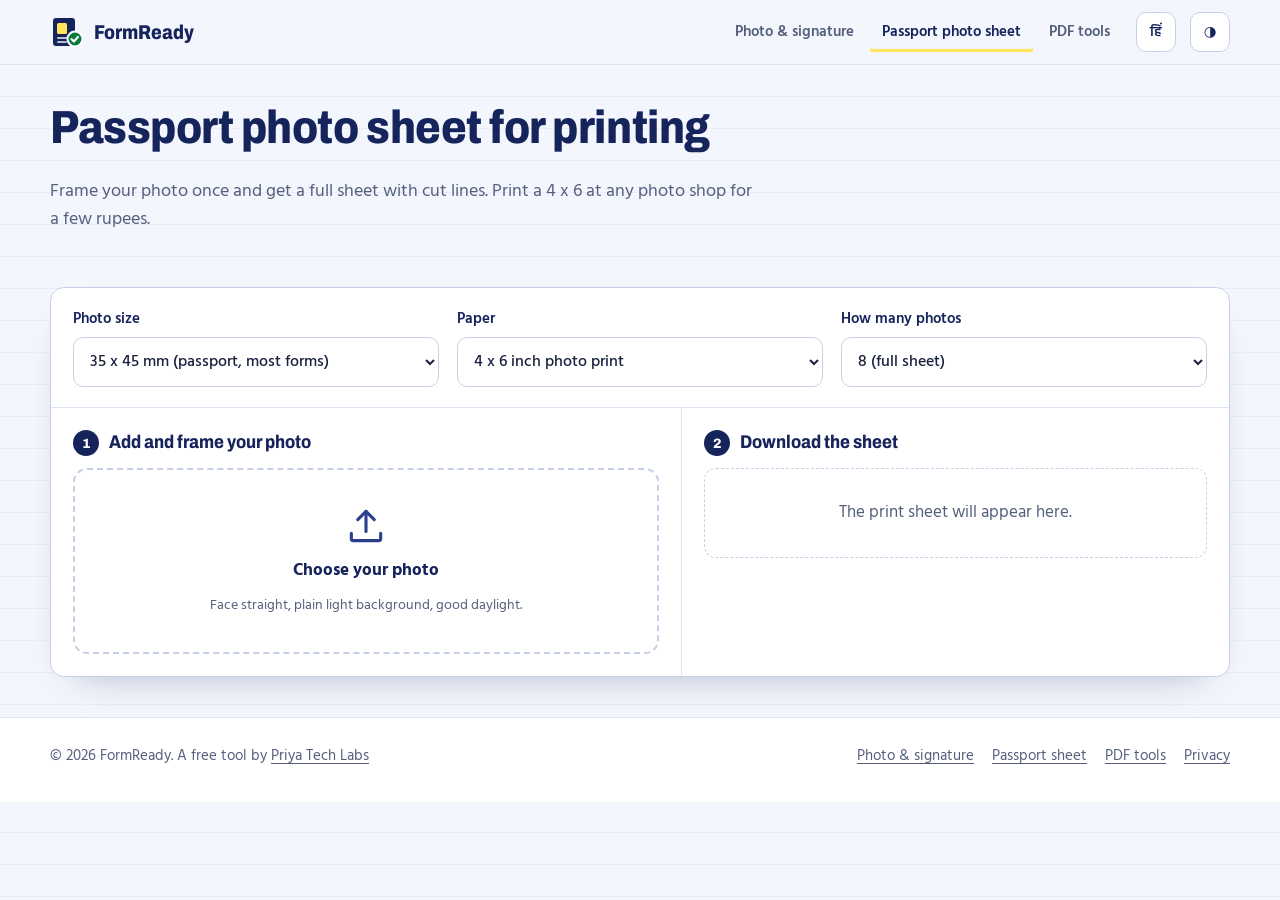
==== passport.html @ dd9a6847 "Added FormReady: exam photo and signature resizer with presets for SSC, IBPS, UPSC, NEET, JEE, CUET " ====
<!doctype html>
<html lang="en">
<head>
<meta charset="utf-8">
<meta name="viewport" content="width=device-width, initial-scale=1">
<title>Passport Photo Sheet - FormReady</title>
<meta name="description" content="Make a print-ready sheet of passport size photos: 8 on a 4 x 6 inch print or 30 on A4, in 35 x 45 mm, 2 x 2 inch or stamp size. Free and private.">
<link rel="canonical" href="https://priya4042.github.io/formready/passport.html">
<meta property="og:title" content="Passport Photo Sheet - FormReady">
<meta property="og:description" content="8 passport photos on one 4 x 6 print. Free, in your browser.">
<meta property="og:image" content="https://priya4042.github.io/formready/assets/og.png">
<meta name="twitter:card" content="summary_large_image">
<meta name="theme-color" content="#16245C">
<link rel="manifest" href="manifest.webmanifest">
<link rel="icon" href="assets/icon.svg" type="image/svg+xml">
<link rel="apple-touch-icon" href="assets/icon-192.png">
<link rel="preconnect" href="https://fonts.googleapis.com"><link rel="preconnect" href="https://fonts.gstatic.com" crossorigin>
<link rel="stylesheet" href="https://fonts.googleapis.com/css2?family=Archivo:wdth,wght@75..100,500..800&family=Hind:wght@400;500;600;700&display=swap">
<link rel="stylesheet" href="assets/app.css">

</head>
<body>
<a class="skip" href="#main"><span data-only="en">Skip to the tool</span><span data-only="hi">टूल पर जाएँ</span></a>
<header class="top"><div class="wrap">
  <a class="brand" href="./"><svg viewBox="0 0 34 34" aria-hidden="true"><rect x="3" y="3" width="22" height="28" rx="3" fill="#16245C"/><rect x="7" y="8" width="10" height="11" rx="1.5" fill="#FFE45C"/><rect x="7" y="22" width="14" height="2" rx="1" fill="#fff" opacity=".7"/><rect x="7" y="26" width="10" height="2" rx="1" fill="#fff" opacity=".7"/><circle cx="25" cy="24" r="7.5" fill="#0B7A3E" stroke="#fff" stroke-width="2"/><path d="M21.6 24.2l2.3 2.2 4-4.4" fill="none" stroke="#fff" stroke-width="2.2" stroke-linecap="round" stroke-linejoin="round"/></svg>FormReady</a>
  <nav class="nav" id="nav" aria-label="Tools">
    <a href="./"><span data-only="en">Photo &amp; signature</span><span data-only="hi">फ़ोटो और हस्ताक्षर</span></a>
    <a href="passport.html" aria-current="page"><span data-only="en">Passport photo sheet</span><span data-only="hi">पासपोर्ट फ़ोटो शीट</span></a>
    <a href="pdf.html"><span data-only="en">PDF tools</span><span data-only="hi">PDF टूल</span></a>
  </nav>
  <button class="tbtn nav-tog" id="nav-btn" aria-controls="nav" aria-expanded="false" aria-label="Menu">&#9776;</button>
  <button class="tbtn" id="lang-btn" type="button">हिं</button>
  <button class="tbtn" id="theme-btn" type="button" aria-label="Dark or light theme">&#9681;</button>
</div></header>


<main id="main" class="wrap">
  <section class="intro">
    <h1><span data-only="en">Passport photo sheet for printing</span><span data-only="hi">प्रिंट के लिए पासपोर्ट फ़ोटो शीट</span></h1>
    <p class="lede"><span data-only="en">Frame your photo once and get a full sheet with cut lines. Print a 4 x 6 at any photo shop for a few rupees.</span><span data-only="hi">एक बार फ़ोटो सेट करें और कटिंग लाइन वाली पूरी शीट पाएँ। किसी भी फ़ोटो शॉप पर 4 x 6 प्रिंट कुछ रुपये में होता है।</span></p>
  </section>

  <section class="sheet" aria-label="Photo sheet maker">
    <div class="field-row">
      <label class="fld"><span><span data-only="en">Photo size</span><span data-only="hi">फ़ोटो साइज़</span></span>
        <select id="psize">
          <option value="35x45">35 x 45 mm (passport, most forms)</option>
          <option value="50.8x50.8">2 x 2 inch (51 x 51 mm, US visa)</option>
          <option value="25x35">25 x 35 mm (stamp size)</option>
        </select></label>
      <label class="fld"><span><span data-only="en">Paper</span><span data-only="hi">कागज़</span></span>
        <select id="paper">
          <option value="4x6">4 x 6 inch photo print</option>
          <option value="a4">A4 sheet</option>
        </select></label>
      <label class="fld"><span><span data-only="en">How many photos</span><span data-only="hi">कितनी फ़ोटो</span></span><select id="count"></select></label>
    </div>
    <div class="work">
      <div class="pane">
        <div class="pane-h"><span class="step">1</span><h2><span data-only="en">Add and frame your photo</span><span data-only="hi">फ़ोटो डालें और सेट करें</span></h2></div>
        <div class="drop" id="drop" role="button" tabindex="0">
          <svg viewBox="0 0 24 24" fill="none" stroke="currentColor" stroke-width="1.7" stroke-linecap="round" stroke-linejoin="round" aria-hidden="true"><path d="M4 16v3a1 1 0 0 0 1 1h14a1 1 0 0 0 1-1v-3"/><path d="M12 4v11"/><path d="M7.5 8.5L12 4l4.5 4.5"/></svg>
          <b><span data-only="en">Choose your photo</span><span data-only="hi">अपनी फ़ोटो चुनें</span></b>
          <small><span data-only="en">Face straight, plain light background, good daylight.</span><span data-only="hi">चेहरा सीधा, सादा हल्का बैकग्राउंड, अच्छी रोशनी।</span></small>
          <input type="file" id="file" aria-label="Choose file" tabindex="-1" accept="image/*">
        </div>
        <div id="editor" hidden>
          <div class="stage"><canvas id="crop" aria-label="Drag to move the photo inside the frame"></canvas><span class="hint"><span data-only="en">Head and top of shoulders</span><span data-only="hi">सिर और कंधों का ऊपरी हिस्सा</span></span></div>
          <div class="tools">
            <label class="rng"><span data-only="en">Zoom</span><span data-only="hi">ज़ूम</span><input type="range" id="zoom" min="1" max="5" step="0.01" value="1"></label>
            <button class="btn btn-sm" id="rot" type="button"><span data-only="en">Rotate</span><span data-only="hi">घुमाएँ</span></button>
            <button class="btn btn-sm" id="change" type="button"><span data-only="en">Change photo</span><span data-only="hi">फ़ोटो बदलें</span></button>
          </div>
          <div class="opts">
            <label class="check"><input type="checkbox" id="border" checked><span><span data-only="en">Thin white border around each photo</span><span data-only="hi">हर फ़ोटो के चारों ओर पतली सफ़ेद पट्टी</span></span></label>
            <label class="check"><input type="checkbox" id="namedate"><span><span data-only="en">Name and date below each photo</span><span data-only="hi">हर फ़ोटो के नीचे नाम और तारीख़</span></span></label>
            <div class="subflds" id="nd-flds" hidden>
              <label class="fld"><span><span data-only="en">Name</span><span data-only="hi">नाम</span></span><input type="text" id="nd-name" maxlength="40" autocomplete="name"></label>
              <label class="fld"><span><span data-only="en">Date of photo</span><span data-only="hi">फ़ोटो की तारीख़</span></span><input type="date" id="nd-date"></label>
            </div>
          </div>
        </div>
      </div>
      <div class="pane">
        <div class="pane-h"><span class="step">2</span><h2><span data-only="en">Download the sheet</span><span data-only="hi">शीट डाउनलोड करें</span></h2></div>
        <div class="empty" id="empty"><span data-only="en">The print sheet will appear here.</span><span data-only="hi">प्रिंट शीट यहाँ दिखेगी।</span></div>
        <div id="result" hidden>
          <canvas id="sheet" class="preview-sheet" aria-label="Print sheet preview"></canvas>
          <p class="note" id="sheet-info"></p>
          <div class="actions">
            <button class="btn btn-main" id="dl-jpg" type="button"><span data-only="en">Download JPG for print</span><span data-only="hi">प्रिंट के लिए JPG</span></button>
            <button class="btn" id="dl-pdf" type="button"><span data-only="en">Download PDF</span><span data-only="hi">PDF डाउनलोड</span></button>
          </div>
          <p class="note"><span data-only="en">Ask the shop to print at actual size (100%, no fit to page) so each photo comes out exactly right.</span><span data-only="hi">शॉप वाले से "असली साइज़ (100%)" पर प्रिंट करने को कहें, "फ़िट टू पेज" नहीं, ताकि हर फ़ोटो सही साइज़ की आए।</span></p>
        </div>
      </div>
    </div>
  </section>
</main>
<footer class="foot"><div class="wrap">
  <span>&copy; <span id="year">2026</span> FormReady. <span data-only="en">A free tool by</span><span data-only="hi">एक मुफ़्त टूल,</span> <a href="https://priya4042.github.io/">Priya Tech Labs</a></span>
  <nav aria-label="Footer"><a href="./">Photo &amp; signature</a><a href="passport.html">Passport sheet</a><a href="pdf.html">PDF tools</a><a href="privacy.html"><span data-only="en">Privacy</span><span data-only="hi">प्राइवेसी</span></a></nav>
</div></footer>
<script src="assets/common.js"></script>
<script src="assets/passport.js"></script>
</body>
</html>
---- assets/app.css ----
/* FormReady - exam form photo, signature and PDF toolkit */
:root {
  --ink: #16245C; --ink-2: #2B3F8F; --paper: #FFFFFF; --page: #F3F6FC; --rule: #DCE3F2; --rule-2: #C5D0E8;
  --text: #1A2240; --muted: #56607E; --stamp: #B3261E; --pass: #0B7A3E; --hl: #FFE45C; --hl-soft: #FFF6C2;
  --card: #FFFFFF; --focus: #2B3F8F; --shadow: 0 18px 40px -28px rgba(22, 36, 92, .45);
  --r: 14px; --max: 1180px;
  --f-head: "Archivo", "Hind", system-ui, sans-serif; --f-body: "Hind", system-ui, sans-serif;
  color-scheme: light;
}
@media (prefers-color-scheme: dark) {
  :root:not([data-theme="light"]) {
    --ink: #AFC0FF; --ink-2: #8EA3F5; --paper: #151B33; --page: #0E1326; --rule: #26304F; --rule-2: #34406A;
    --text: #E6EAF7; --muted: #A2ABC8; --stamp: #FF8A80; --pass: #5BD493; --hl: #E8C93A; --hl-soft: #3A3417;
    --card: #151B33; --focus: #AFC0FF; --shadow: 0 18px 40px -28px rgba(0, 0, 0, .8); color-scheme: dark;
  }
}
:root[data-theme="dark"] {
  --ink: #AFC0FF; --ink-2: #8EA3F5; --paper: #151B33; --page: #0E1326; --rule: #26304F; --rule-2: #34406A;
  --text: #E6EAF7; --muted: #A2ABC8; --stamp: #FF8A80; --pass: #5BD493; --hl: #E8C93A; --hl-soft: #3A3417;
  --card: #151B33; --focus: #AFC0FF; --shadow: 0 18px 40px -28px rgba(0, 0, 0, .8); color-scheme: dark;
}

* { box-sizing: border-box; }
html { -webkit-text-size-adjust: 100%; overflow-x: clip; }
body { margin: 0; font: 400 1.0625rem/1.6 var(--f-body); color: var(--text); background: var(--page); overflow-x: clip; }
/* faint ruled-form lines behind everything */
body::before { content: ""; position: fixed; inset: 0; z-index: -1; pointer-events: none;
  background-image: linear-gradient(var(--rule) 1px, transparent 1px); background-size: 100% 32px; opacity: .45; }
img, canvas { max-width: 100%; display: block; }
a { color: var(--ink-2); text-underline-offset: 3px; }
h1, h2, h3 { font-family: var(--f-head); color: var(--ink); line-height: 1.15; margin: 0 0 .5em; font-stretch: 88%; }
h1 { font-size: clamp(1.9rem, 4.2vw, 2.9rem); font-weight: 800; letter-spacing: -.01em; }
h2 { font-size: clamp(1.4rem, 2.6vw, 1.85rem); font-weight: 750; }
h3 { font-size: 1.12rem; font-weight: 700; }
p { margin: 0 0 1em; }
:focus-visible { outline: 3px solid var(--focus); outline-offset: 2px; border-radius: 6px; }
.wrap { width: min(var(--max), 100% - 32px); margin-inline: auto; }
[hidden] { display: none !important; }
.sr { position: absolute; width: 1px; height: 1px; overflow: hidden; clip: rect(0 0 0 0); white-space: nowrap; }
html[lang="hi"] [data-only="en"], html[lang="en"] [data-only="hi"] { display: none !important; }
.skip { position: absolute; left: -999px; top: 8px; background: var(--ink); color: #fff; padding: 8px 14px; border-radius: 8px; z-index: 50; }
.skip:focus { left: 8px; }

/* header */
.top { position: sticky; top: 0; z-index: 20; background: color-mix(in srgb, var(--page) 88%, transparent); backdrop-filter: blur(10px); border-bottom: 1px solid var(--rule); }
.top .wrap { display: flex; align-items: center; gap: 14px; min-height: 64px; }
.brand { display: flex; align-items: center; gap: 10px; text-decoration: none; color: var(--ink); font: 800 1.25rem/1 var(--f-head); font-stretch: 85%; }
.brand svg { width: 34px; height: 34px; flex: none; }
.nav { display: flex; gap: 4px; margin-left: auto; }
.nav a { padding: 8px 12px; border-radius: 10px; text-decoration: none; color: var(--muted); font-weight: 600; font-size: .95rem; }
.nav a:hover { color: var(--ink); background: var(--rule); }
.nav a[aria-current="page"] { color: var(--ink); box-shadow: inset 0 -3px 0 var(--hl); border-radius: 10px 10px 2px 2px; }
.tbtn { border: 1px solid var(--rule-2); background: var(--card); color: var(--ink); border-radius: 10px; min-width: 40px; height: 40px; padding: 0 10px; font: 600 .9rem var(--f-body); cursor: pointer; }
.tbtn:hover { border-color: var(--ink-2); }
.nav-tog { display: none; }
@media (max-width: 760px) {
  .nav { position: fixed; inset: 64px 0 auto; flex-direction: column; background: var(--paper); border-bottom: 1px solid var(--rule); padding: 8px 16px 14px; display: none; }
  .nav.open { display: flex; }
  .nav a { padding: 12px; }
  .nav-tog { display: inline-block; margin-left: auto; }
  .top .wrap > .tbtn:first-of-type { margin-left: 0; }
}

/* intro */
.intro { padding: 36px 0 12px; }
.intro p.lede { font-size: 1.12rem; color: var(--muted); max-width: 44rem; }
.promise { display: flex; flex-wrap: wrap; gap: 8px 18px; padding: 0; margin: 14px 0 0; list-style: none; font-weight: 600; color: var(--ink); font-size: .95rem; }
.promise li { display: flex; align-items: center; gap: 7px; }
.promise li::before { content: ""; width: 16px; height: 16px; border-radius: 50%; background: var(--pass) url("data:image/svg+xml,%3Csvg xmlns='http://www.w3.org/2000/svg' viewBox='0 0 16 16'%3E%3Cpath d='M4 8.3l2.6 2.5L12 5.5' fill='none' stroke='white' stroke-width='2' stroke-linecap='round' stroke-linejoin='round'/%3E%3C/svg%3E") center/100% no-repeat; flex: none; }

/* the working area: form sheet */
.sheet { background: var(--paper); border: 1px solid var(--rule-2); border-radius: var(--r); box-shadow: var(--shadow); margin: 22px 0 40px; overflow: hidden; }
.sheet-row { display: grid; grid-template-columns: 1fr; }
.field-row { display: grid; grid-template-columns: repeat(auto-fit, minmax(220px, 1fr)); gap: 14px 18px; padding: 20px 22px; border-bottom: 1px solid var(--rule); }
.fld { display: flex; flex-direction: column; gap: 6px; min-width: 0; }
.fld > span, .lbl { font-weight: 600; font-size: .92rem; color: var(--ink); }
select, input[type="text"], input[type="number"], input[type="date"] {
  font: 500 1rem var(--f-body); color: var(--text); background: var(--paper); border: 1px solid var(--rule-2); border-radius: 10px; padding: 10px 12px; width: 100%; min-height: 46px; }
select:focus, input:focus { border-color: var(--ink-2); outline: none; box-shadow: 0 0 0 3px color-mix(in srgb, var(--ink-2) 25%, transparent); }
.spec { display: flex; flex-wrap: wrap; gap: 8px; align-items: center; padding: 14px 22px; background: var(--hl-soft); border-bottom: 1px solid var(--rule); font-size: .95rem; }
.spec b { font-family: var(--f-head); font-stretch: 88%; color: var(--ink); }
.chip { display: inline-flex; align-items: center; gap: 6px; padding: 3px 10px; border-radius: 999px; background: var(--paper); border: 1px solid var(--rule-2); font-weight: 600; font-variant-numeric: tabular-nums; }
.spec small { color: var(--muted); flex-basis: 100%; }

.work { display: grid; grid-template-columns: minmax(0, 1.15fr) minmax(0, 1fr); }
@media (max-width: 900px) { .work { grid-template-columns: 1fr; } }
.pane { padding: 22px; min-width: 0; }
.pane + .pane { border-left: 1px solid var(--rule); }
@media (max-width: 900px) { .pane + .pane { border-left: 0; border-top: 1px solid var(--rule); } }
.pane-h { display: flex; align-items: baseline; gap: 10px; margin-bottom: 12px; }
.pane-h h2 { font-size: 1.15rem; margin: 0; }
.step { font: 800 .85rem/1 var(--f-head); width: 26px; height: 26px; border-radius: 50%; display: inline-grid; place-items: center; background: var(--ink); color: var(--paper); flex: none; }

/* drop zone */
.drop { display: grid; place-items: center; text-align: center; gap: 10px; padding: 34px 18px; border: 2px dashed var(--rule-2); border-radius: var(--r); cursor: pointer; transition: border-color .2s, background-color .2s; }
.drop:hover, .drop.over { border-color: var(--ink-2); background: color-mix(in srgb, var(--ink-2) 6%, transparent); }
.drop svg { width: 44px; height: 44px; color: var(--ink-2); }
.drop b { font-size: 1.05rem; color: var(--ink); }
.drop small { color: var(--muted); }
.drop input { position: absolute; width: 1px; height: 1px; opacity: 0; }

/* crop stage */
.stage { position: relative; display: grid; place-items: center; background: repeating-conic-gradient(var(--rule) 0 25%, transparent 0 50%) 0 0/18px 18px; border-radius: 12px; padding: 14px; touch-action: none; }
.stage canvas { cursor: grab; box-shadow: 0 0 0 2px var(--ink), 0 10px 30px -14px rgba(0, 0, 0, .5); background: #fff; max-height: 420px; width: auto; }
.stage canvas:active { cursor: grabbing; }
.stage .hint { position: absolute; bottom: 8px; left: 50%; translate: -50% 0; background: rgba(22, 36, 92, .82); color: #fff; padding: 2px 10px; border-radius: 999px; font-size: .78rem; pointer-events: none; white-space: nowrap; }
.tools { display: flex; flex-wrap: wrap; gap: 10px 14px; align-items: center; margin-top: 14px; }
.tools label.rng { display: flex; align-items: center; gap: 10px; flex: 1 1 200px; font-weight: 600; font-size: .92rem; color: var(--ink); }
input[type="range"] { flex: 1; accent-color: var(--ink-2); min-height: 32px; }
.check { display: flex; align-items: center; gap: 10px; font-weight: 600; font-size: .95rem; color: var(--text); cursor: pointer; padding: 6px 0; }
.check input { width: 20px; height: 20px; accent-color: var(--ink-2); flex: none; }
.opts { display: grid; gap: 4px; margin-top: 10px; }
.subflds { display: grid; grid-template-columns: 1fr 1fr; gap: 10px; margin: 4px 0 6px 30px; }
@media (max-width: 480px) { .subflds { grid-template-columns: 1fr; margin-left: 0; } }

/* buttons */
.btn { display: inline-flex; align-items: center; justify-content: center; gap: 8px; min-height: 46px; padding: 0 18px; border-radius: 12px; border: 1px solid var(--rule-2); background: var(--paper); color: var(--ink); font: 650 1rem var(--f-body); cursor: pointer; text-decoration: none; }
.btn:hover { border-color: var(--ink-2); }
.btn svg { width: 18px; height: 18px; }
.btn-main { background: var(--ink); color: var(--paper); border-color: var(--ink); }
.btn-main:hover { background: var(--ink-2); }
.btn[disabled] { opacity: .5; cursor: not-allowed; }
.btn-sm { min-height: 36px; padding: 0 12px; font-size: .9rem; border-radius: 10px; }

/* result: the exam-portal upload slot */
.slot { border: 1px solid var(--rule-2); border-radius: 12px; overflow: hidden; }
.slot-h { display: flex; justify-content: space-between; gap: 10px; padding: 9px 14px; background: var(--ink); color: var(--paper); font: 650 .9rem var(--f-body); }
.slot-b { display: grid; grid-template-columns: auto 1fr; gap: 16px; padding: 16px; align-items: center; position: relative; }
@media (max-width: 420px) { .slot-b { grid-template-columns: 1fr; } }
.slot-img { width: 132px; min-height: 90px; display: grid; place-items: center; background: var(--page); border: 1px solid var(--rule); border-radius: 6px; padding: 6px; }
.slot-img img { max-height: 170px; width: auto; }
.slot-facts { display: grid; gap: 4px; font-size: .95rem; font-variant-numeric: tabular-nums; }
.slot-facts div { display: flex; justify-content: space-between; gap: 10px; border-bottom: 1px dotted var(--rule-2); padding-bottom: 3px; }
.slot-facts dt { color: var(--muted); }
.slot-facts dd { margin: 0; font-weight: 650; color: var(--text); }
.stamp { position: absolute; left: 92px; bottom: 12px; font: 800 1rem/1 var(--f-head); font-stretch: 80%; letter-spacing: .02em; padding: 6px 10px; border: 3px solid currentColor; border-radius: 8px; rotate: -8deg; opacity: 0; scale: 1.6; transition: opacity .25s, scale .35s cubic-bezier(.2, 1.6, .4, 1); pointer-events: none; background: color-mix(in srgb, var(--paper) 80%, transparent); }
.stamp.show { opacity: .92; scale: 1; }
.stamp.ok { color: var(--pass); }
.stamp.bad { color: var(--stamp); }

/* KB ruler */
.ruler { padding: 4px 16px 16px; }
.ruler-track { position: relative; height: 38px; border-radius: 8px; background: var(--page); border: 1px solid var(--rule); overflow: visible; margin-top: 22px; }
.ruler-band { position: absolute; top: 0; bottom: 0; background: var(--hl); opacity: .85; border-inline: 2px solid var(--ink); }
.ruler-needle { position: absolute; top: -14px; bottom: -4px; width: 3px; margin-left: -1.5px; background: var(--stamp); border-radius: 2px; transition: left .5s cubic-bezier(.2, .8, .2, 1); }
.ruler-needle.ok { background: var(--pass); }
.ruler-needle span { position: absolute; bottom: 100%; left: 50%; translate: -50% -2px; font: 700 .8rem var(--f-body); white-space: nowrap; color: var(--text); }
.ruler-ticks { display: flex; justify-content: space-between; font-size: .78rem; color: var(--muted); margin-top: 4px; font-variant-numeric: tabular-nums; }
.note { font-size: .9rem; color: var(--muted); margin: 8px 0 0; }
.note.warn { color: var(--stamp); font-weight: 600; }
.actions { display: flex; flex-wrap: wrap; gap: 10px; margin-top: 16px; }
details.adv { margin-top: 16px; border-top: 1px solid var(--rule); padding-top: 12px; }
details.adv summary { cursor: pointer; font-weight: 650; color: var(--ink); }
.grid4 { display: grid; grid-template-columns: repeat(2, 1fr); gap: 10px; margin-top: 10px; }
.empty { text-align: center; color: var(--muted); padding: 30px 10px; border: 1px dashed var(--rule-2); border-radius: 12px; }

/* sections */
.sec { padding: 26px 0 30px; }
.sec > p { max-width: 46rem; color: var(--muted); }
.tbl-wrap { overflow-x: auto; background: var(--paper); border: 1px solid var(--rule-2); border-radius: var(--r); }
table { border-collapse: collapse; width: 100%; min-width: 640px; font-size: .95rem; font-variant-numeric: tabular-nums; }
th, td { text-align: left; padding: 11px 14px; border-bottom: 1px solid var(--rule); vertical-align: top; }
th { background: var(--page); color: var(--ink); font-weight: 700; font-size: .9rem; }
tr:last-child td { border-bottom: 0; }
td:first-child { font-weight: 650; color: var(--ink); }
.faq { display: grid; gap: 10px; max-width: 52rem; }
.faq details { background: var(--paper); border: 1px solid var(--rule-2); border-radius: 12px; padding: 4px 18px; }
.faq summary { cursor: pointer; font-weight: 650; padding: 12px 0; color: var(--ink); }
.faq details p { color: var(--text); }
.cards { display: grid; grid-template-columns: repeat(auto-fit, minmax(240px, 1fr)); gap: 14px; }
.tcard { display: flex; gap: 14px; padding: 18px; background: var(--paper); border: 1px solid var(--rule-2); border-radius: var(--r); text-decoration: none; color: var(--text); transition: border-color .2s, translate .2s; }
.tcard:hover { border-color: var(--ink-2); translate: 0 -2px; }
.tcard svg { width: 34px; height: 34px; flex: none; color: var(--ink-2); }
.tcard b { display: block; color: var(--ink); font-family: var(--f-head); font-stretch: 88%; font-size: 1.05rem; }
.tcard small { color: var(--muted); font-size: .92rem; }

/* file list (pdf + sheet pages) */
.flist { list-style: none; margin: 14px 0 0; padding: 0; display: grid; gap: 8px; }
.flist li { display: grid; grid-template-columns: 48px 1fr auto; align-items: center; gap: 12px; padding: 8px 10px; background: var(--page); border: 1px solid var(--rule); border-radius: 10px; }
.flist .th { width: 48px; height: 48px; border-radius: 6px; object-fit: cover; background: var(--paper); display: grid; place-items: center; font: 800 .75rem var(--f-head); color: var(--stamp); border: 1px solid var(--rule); }
.flist .nm { min-width: 0; overflow: hidden; text-overflow: ellipsis; white-space: nowrap; font-weight: 600; }
.flist .nm small { display: block; color: var(--muted); font-weight: 500; }
.flist .ctl { display: flex; gap: 4px; }
.flist .ctl button { width: 36px; height: 36px; border-radius: 8px; border: 1px solid var(--rule-2); background: var(--paper); color: var(--ink); cursor: pointer; font-size: 1rem; }
.flist .ctl button:hover { border-color: var(--ink-2); }
.tabs { display: flex; gap: 6px; padding: 14px 22px 0; border-bottom: 1px solid var(--rule); background: var(--page); }
.tabs button { border: 1px solid transparent; border-bottom: 0; background: none; padding: 10px 16px; border-radius: 10px 10px 0 0; font: 650 1rem var(--f-body); color: var(--muted); cursor: pointer; margin-bottom: -1px; }
.tabs button[aria-selected="true"] { background: var(--paper); color: var(--ink); border-color: var(--rule); }
.out-line { margin-top: 14px; font-weight: 600; color: var(--pass); }
.preview-sheet { max-height: 460px; width: auto; margin: 0 auto; border: 1px solid var(--rule-2); box-shadow: var(--shadow); }

/* footer */
.foot { border-top: 1px solid var(--rule); background: var(--paper); margin-top: 30px; padding: 26px 0 34px; font-size: .95rem; color: var(--muted); }
.foot .wrap { display: flex; flex-wrap: wrap; gap: 10px 26px; justify-content: space-between; }
.foot nav { display: flex; flex-wrap: wrap; gap: 6px 18px; }
.foot a { color: var(--muted); }
.toast { position: fixed; left: 50%; bottom: 22px; translate: -50% 20px; opacity: 0; background: var(--ink); color: var(--paper); padding: 10px 18px; border-radius: 12px; font-weight: 600; transition: opacity .25s, translate .25s; z-index: 60; pointer-events: none; max-width: calc(100% - 32px); }
.toast.show { opacity: 1; translate: -50% 0; }

@media (prefers-reduced-motion: reduce) { *, *::before, *::after { transition: none !important; animation: none !important; } }
@media print { .top, .foot, .sheet .tools { display: none; } }
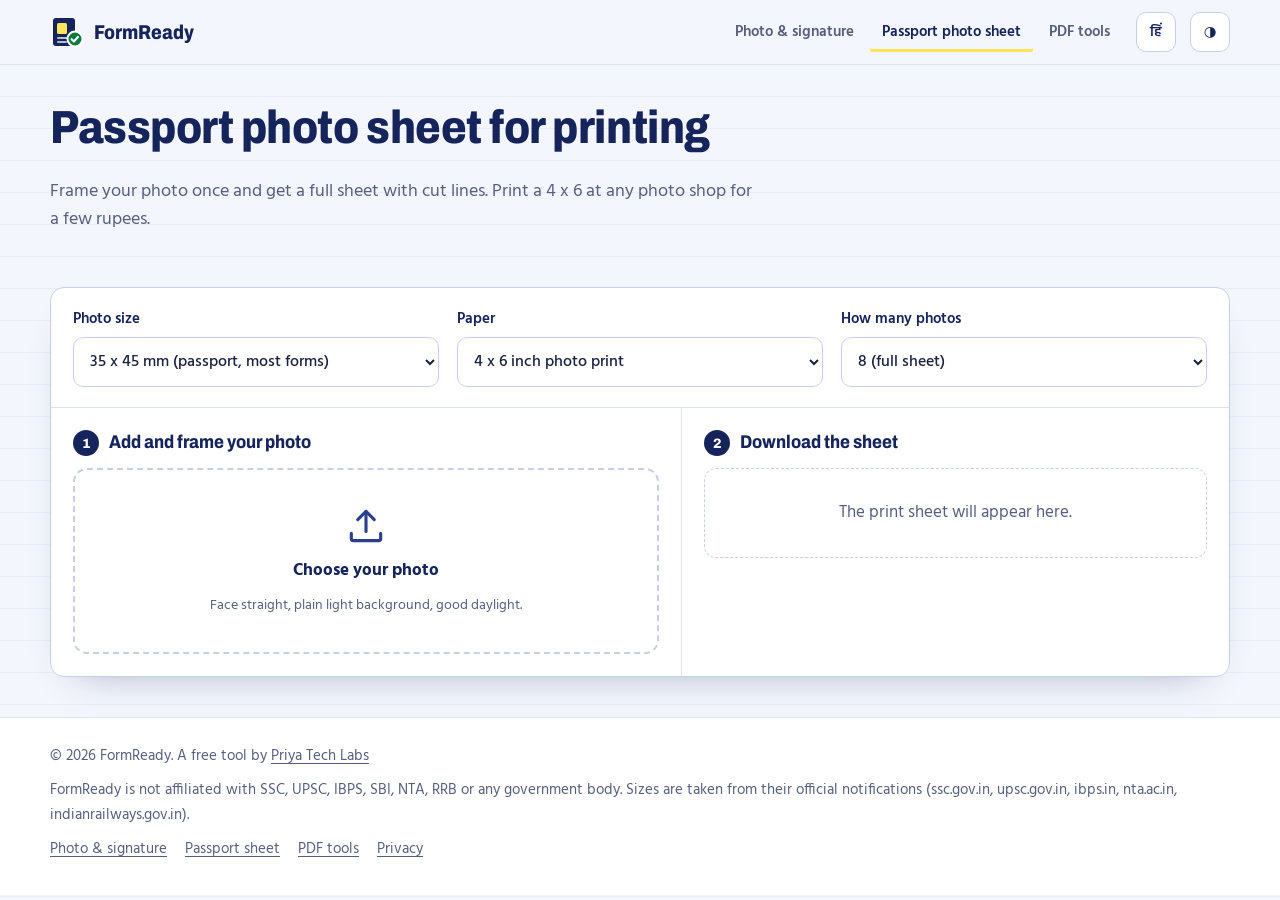
==== commit 969b4cc0: "Added a footer note that FormReady is not affiliated with any exam board or government body, with th" ====
--- a/passport.html
+++ b/passport.html
@@ -99,6 +99,7 @@
 </main>
 <footer class="foot"><div class="wrap">
   <span>&copy; <span id="year">2026</span> FormReady. <span data-only="en">A free tool by</span><span data-only="hi">एक मुफ़्त टूल,</span> <a href="https://priya4042.github.io/">Priya Tech Labs</a></span>
+  <span><span data-only="en">FormReady is not affiliated with SSC, UPSC, IBPS, SBI, NTA, RRB or any government body. Sizes are taken from their official notifications (ssc.gov.in, upsc.gov.in, ibps.in, nta.ac.in, indianrailways.gov.in).</span><span data-only="hi">FormReady का SSC, UPSC, IBPS, SBI, NTA, RRB या किसी सरकारी संस्था से कोई संबंध नहीं है। साइज़ उनके आधिकारिक नोटिफ़िकेशन (ssc.gov.in, upsc.gov.in, ibps.in, nta.ac.in, indianrailways.gov.in) से लिए गए हैं।</span></span>
   <nav aria-label="Footer"><a href="./">Photo &amp; signature</a><a href="passport.html">Passport sheet</a><a href="pdf.html">PDF tools</a><a href="privacy.html"><span data-only="en">Privacy</span><span data-only="hi">प्राइवेसी</span></a></nav>
 </div></footer>
 <script src="assets/common.js"></script>
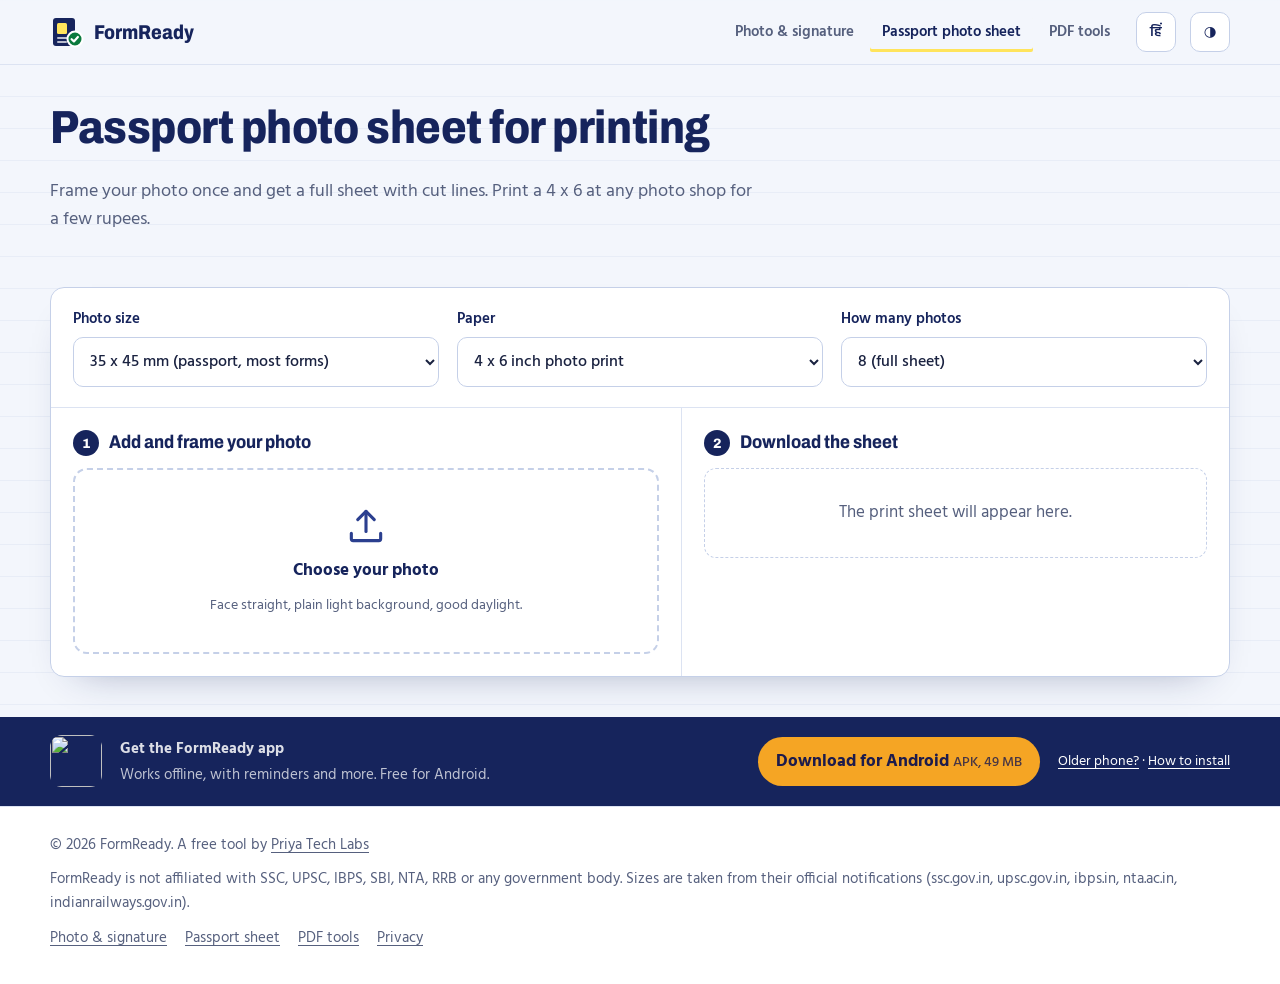
==== commit 730ad719: "Added exam alerts (admit cards, results and answer keys) to the app data file, the script that check" ====
--- a/passport.html
+++ b/passport.html
@@ -97,6 +97,7 @@
     </div>
   </section>
 </main>
+<aside class="get-app" aria-label="Android app"><div class="wrap"><img src="https://priya4042.github.io/assets/apps/formready.png" alt="" width="52" height="52" loading="lazy"><p><b><span data-only="en">Get the FormReady app</span><span data-only="hi">FormReady ऐप पाएँ</span></b><span><span data-only="en">Works offline, with reminders and more. Free for Android.</span><span data-only="hi">ऑफ़लाइन चलता है, रिमाइंडर और भी बहुत कुछ। Android के लिए मुफ़्त।</span></span></p><a class="get-btn" href="https://github.com/priya4042/priya4042.github.io/releases/download/apps/formready-1.0.0-arm64.apk" download><span data-only="en">Download for Android</span><span data-only="hi">Android के लिए डाउनलोड</span> <small>APK, 49 MB</small></a><span class="get-more"><a href="https://github.com/priya4042/priya4042.github.io/releases/download/apps/formready-1.0.0-old-phones.apk" download><span data-only="en">Older phone?</span><span data-only="hi">पुराना फ़ोन?</span></a> &middot; <a href="https://priya4042.github.io/download.html#how"><span data-only="en">How to install</span><span data-only="hi">इंस्टॉल कैसे करें</span></a></span></div></aside>
 <footer class="foot"><div class="wrap">
   <span>&copy; <span id="year">2026</span> FormReady. <span data-only="en">A free tool by</span><span data-only="hi">एक मुफ़्त टूल,</span> <a href="https://priya4042.github.io/">Priya Tech Labs</a></span>
   <span><span data-only="en">FormReady is not affiliated with SSC, UPSC, IBPS, SBI, NTA, RRB or any government body. Sizes are taken from their official notifications (ssc.gov.in, upsc.gov.in, ibps.in, nta.ac.in, indianrailways.gov.in).</span><span data-only="hi">FormReady का SSC, UPSC, IBPS, SBI, NTA, RRB या किसी सरकारी संस्था से कोई संबंध नहीं है। साइज़ उनके आधिकारिक नोटिफ़िकेशन (ssc.gov.in, upsc.gov.in, ibps.in, nta.ac.in, indianrailways.gov.in) से लिए गए हैं।</span></span>
--- a/assets/app.css
+++ b/assets/app.css
@@ -199,3 +199,16 @@
 
 @media (prefers-reduced-motion: reduce) { *, *::before, *::after { transition: none !important; animation: none !important; } }
 @media print { .top, .foot, .sheet .tools { display: none; } }
+
+/* Android app download strip */
+.get-app { background: #16245C; color: #fff; margin-top: 30px; padding: 18px 0; }
+.get-app .wrap { display: flex; flex-wrap: wrap; align-items: center; gap: 12px 18px; }
+.get-app img { border-radius: 12px; }
+.get-app p { margin: 0; flex: 1 1 240px; display: grid; gap: 2px; }
+.get-app p span { opacity: .85; font-size: .92rem; }
+.get-btn { background: #F5A524; color: #1D1B4C; font-weight: 700; border-radius: 999px; padding: 11px 18px; text-decoration: none; white-space: nowrap; }
+.get-btn small { font-weight: 500; opacity: .8; }
+.get-btn:focus-visible { outline: 3px solid #fff; outline-offset: 3px; }
+.get-more { font-size: .9rem; }
+.get-more a { color: #fff; }
+.get-app + .foot { margin-top: 0; }
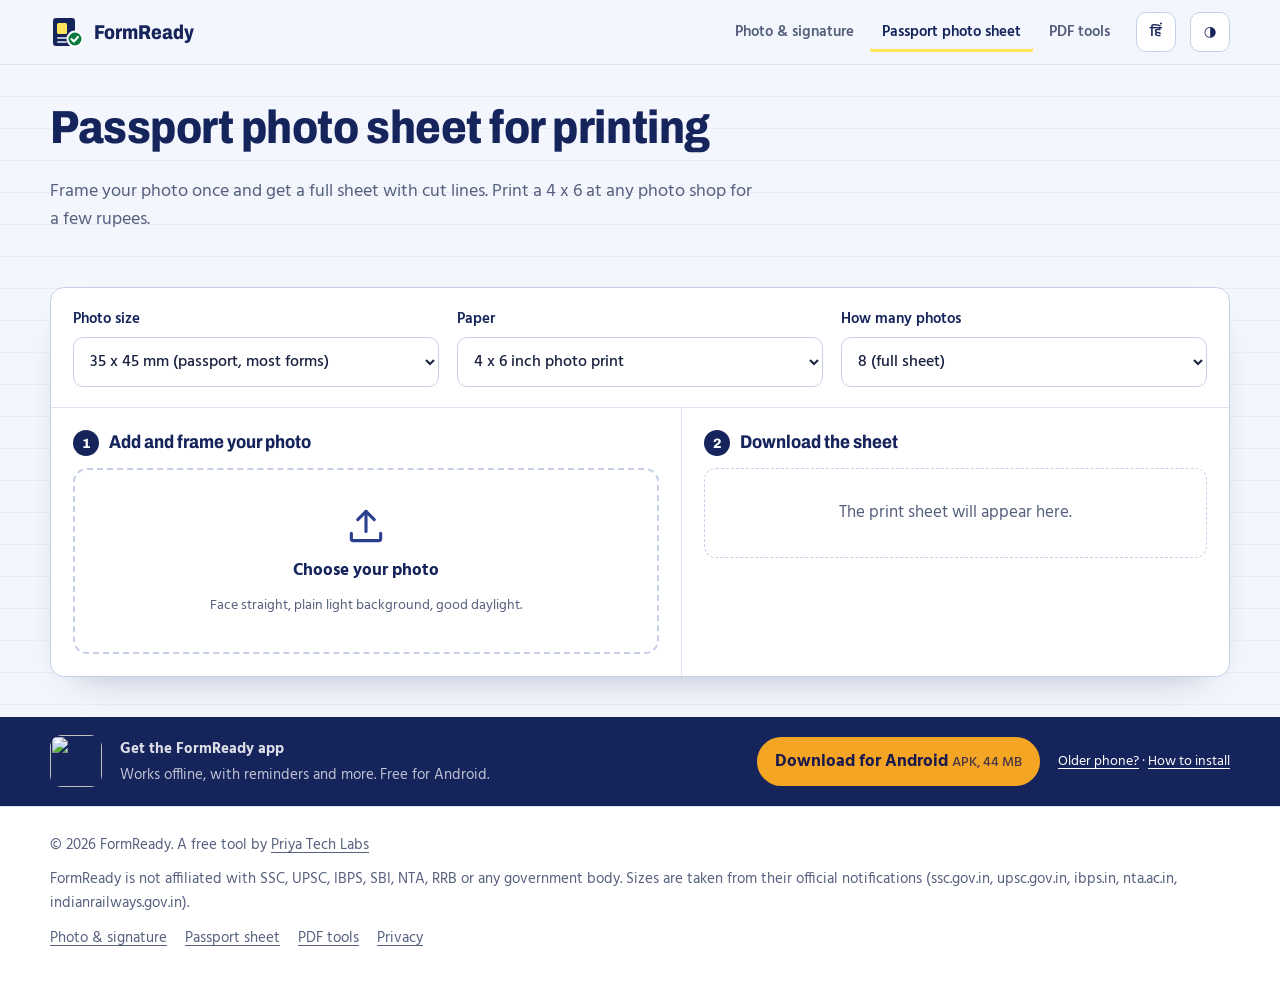
==== commit f2f915d4: "Updated the Android download size in the Get the app strip to 44 MB for the smaller FormReady build." ====
--- a/passport.html
+++ b/passport.html
@@ -97,7 +97,7 @@
     </div>
   </section>
 </main>
-<aside class="get-app" aria-label="Android app"><div class="wrap"><img src="https://priya4042.github.io/assets/apps/formready.png" alt="" width="52" height="52" loading="lazy"><p><b><span data-only="en">Get the FormReady app</span><span data-only="hi">FormReady ऐप पाएँ</span></b><span><span data-only="en">Works offline, with reminders and more. Free for Android.</span><span data-only="hi">ऑफ़लाइन चलता है, रिमाइंडर और भी बहुत कुछ। Android के लिए मुफ़्त।</span></span></p><a class="get-btn" href="https://github.com/priya4042/priya4042.github.io/releases/download/apps/formready-1.0.0-arm64.apk" download><span data-only="en">Download for Android</span><span data-only="hi">Android के लिए डाउनलोड</span> <small>APK, 49 MB</small></a><span class="get-more"><a href="https://github.com/priya4042/priya4042.github.io/releases/download/apps/formready-1.0.0-old-phones.apk" download><span data-only="en">Older phone?</span><span data-only="hi">पुराना फ़ोन?</span></a> &middot; <a href="https://priya4042.github.io/download.html#how"><span data-only="en">How to install</span><span data-only="hi">इंस्टॉल कैसे करें</span></a></span></div></aside>
+<aside class="get-app" aria-label="Android app"><div class="wrap"><img src="https://priya4042.github.io/assets/apps/formready.png" alt="" width="52" height="52" loading="lazy"><p><b><span data-only="en">Get the FormReady app</span><span data-only="hi">FormReady ऐप पाएँ</span></b><span><span data-only="en">Works offline, with reminders and more. Free for Android.</span><span data-only="hi">ऑफ़लाइन चलता है, रिमाइंडर और भी बहुत कुछ। Android के लिए मुफ़्त।</span></span></p><a class="get-btn" href="https://github.com/priya4042/priya4042.github.io/releases/download/apps/formready-1.0.0-arm64.apk" download><span data-only="en">Download for Android</span><span data-only="hi">Android के लिए डाउनलोड</span> <small>APK, 44 MB</small></a><span class="get-more"><a href="https://github.com/priya4042/priya4042.github.io/releases/download/apps/formready-1.0.0-old-phones.apk" download><span data-only="en">Older phone?</span><span data-only="hi">पुराना फ़ोन?</span></a> &middot; <a href="https://priya4042.github.io/download.html#how"><span data-only="en">How to install</span><span data-only="hi">इंस्टॉल कैसे करें</span></a></span></div></aside>
 <footer class="foot"><div class="wrap">
   <span>&copy; <span id="year">2026</span> FormReady. <span data-only="en">A free tool by</span><span data-only="hi">एक मुफ़्त टूल,</span> <a href="https://priya4042.github.io/">Priya Tech Labs</a></span>
   <span><span data-only="en">FormReady is not affiliated with SSC, UPSC, IBPS, SBI, NTA, RRB or any government body. Sizes are taken from their official notifications (ssc.gov.in, upsc.gov.in, ibps.in, nta.ac.in, indianrailways.gov.in).</span><span data-only="hi">FormReady का SSC, UPSC, IBPS, SBI, NTA, RRB या किसी सरकारी संस्था से कोई संबंध नहीं है। साइज़ उनके आधिकारिक नोटिफ़िकेशन (ssc.gov.in, upsc.gov.in, ibps.in, nta.ac.in, indianrailways.gov.in) से लिए गए हैं।</span></span>
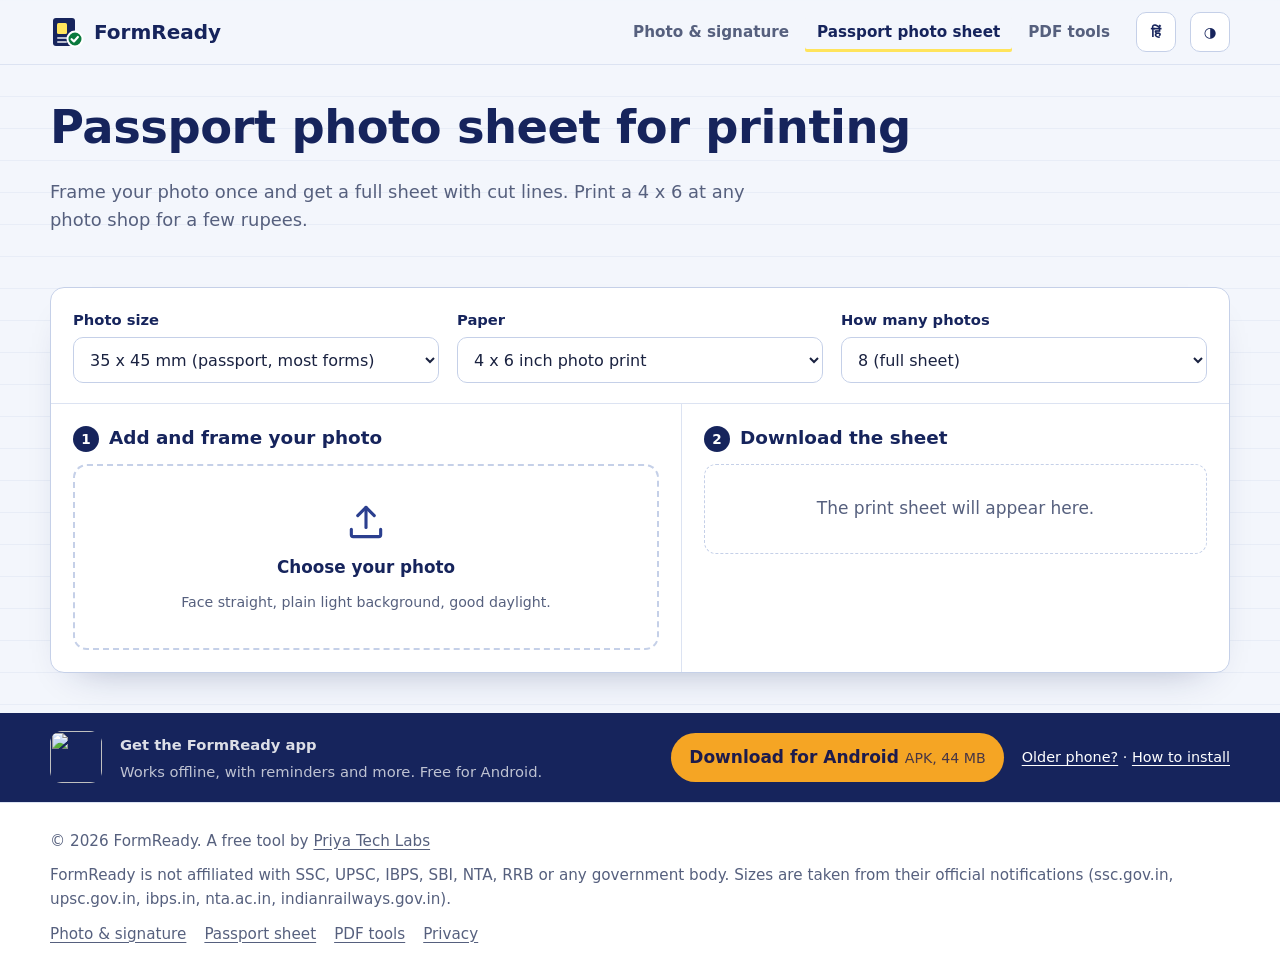
==== commit f4ea0fa9: "Published the website files." ====
--- a/passport.html
+++ b/passport.html
@@ -11,6 +11,8 @@
 <meta property="og:image" content="https://priya4042.github.io/formready/assets/og.png">
 <meta name="twitter:card" content="summary_large_image">
 <meta name="theme-color" content="#16245C">
+<meta http-equiv="Content-Security-Policy" content="default-src 'self'; script-src 'self'; style-src 'self' 'unsafe-inline' https://fonts.googleapis.com; font-src 'self' https://fonts.gstatic.com; img-src 'self' data: blob: https://priya4042.github.io; connect-src 'self'; object-src 'none'; base-uri 'self'; form-action 'self'; upgrade-insecure-requests">
+<meta name="referrer" content="strict-origin-when-cross-origin">
 <link rel="manifest" href="manifest.webmanifest">
 <link rel="icon" href="assets/icon.svg" type="image/svg+xml">
 <link rel="apple-touch-icon" href="assets/icon-192.png">
